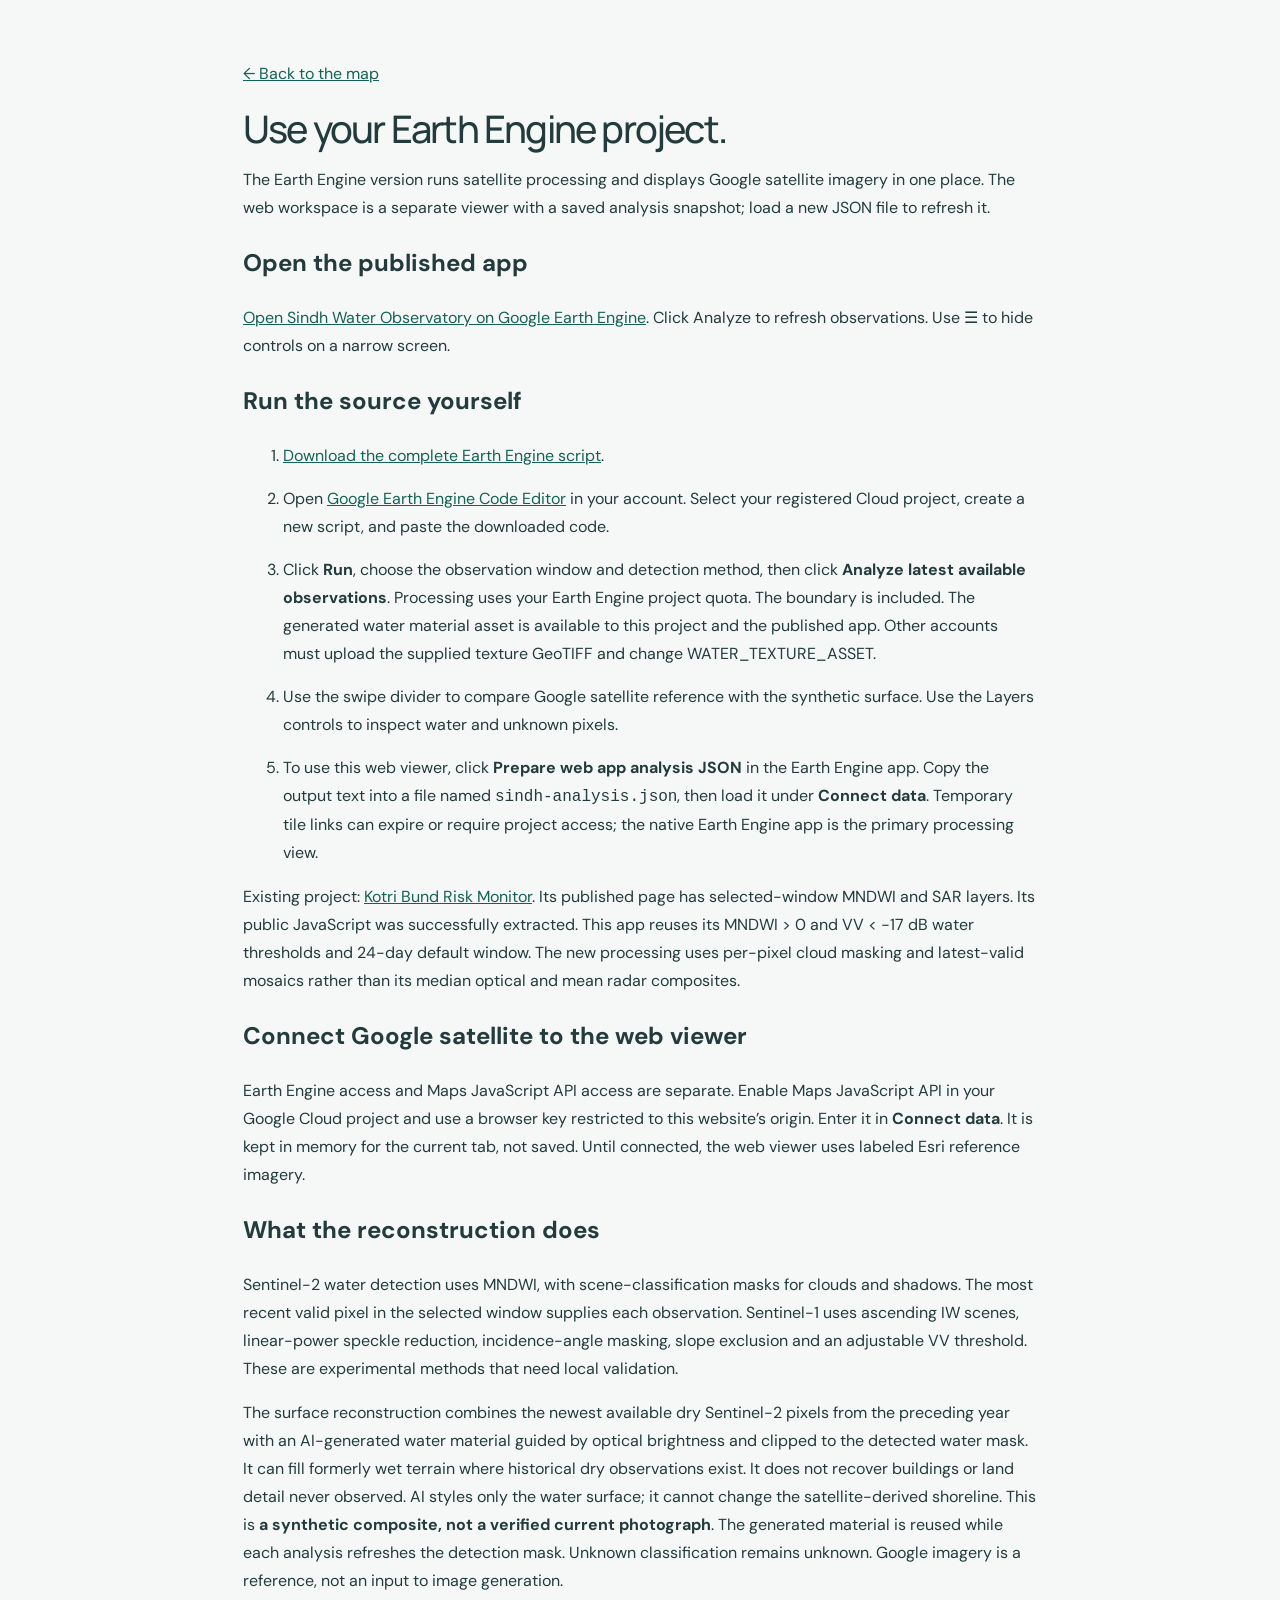
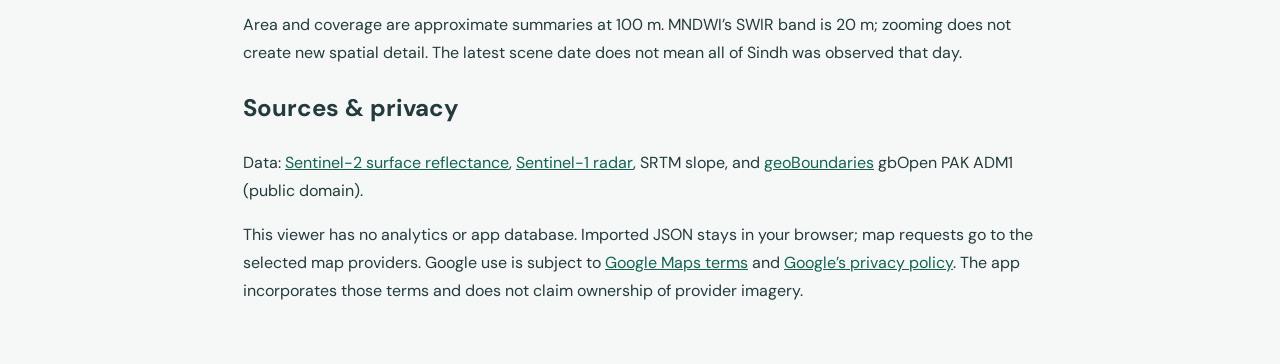
==== setup.html @ be85d2ca "Publish Sindh Water Observatory with mapped structure preservation" ====
<!doctype html><html lang="en"><head><meta charset="utf-8"><meta name="viewport" content="width=device-width,initial-scale=1"><title>Connect Sindh Water Observatory</title><link rel="stylesheet" href="style.css"></head><body><article class="setup"><a href="./">← Back to the map</a><h1>Use your Earth Engine project.</h1><p>The Earth Engine version runs satellite processing and displays Google satellite imagery in one place. The web workspace is a separate viewer with a saved analysis snapshot; load a new JSON file to refresh it.</p><h2>Open the published app</h2><p><a href="https://ee-rawal-karim23.projects.earthengine.app/view/sindh-water-observatory" target="_blank" rel="noopener">Open Sindh Water Observatory on Google Earth Engine</a>. Click Analyze to refresh observations. Use ☰ to hide controls on a narrow screen.</p><h2>Run the source yourself</h2><ol><li><a href="earth-engine-app.js" download>Download the complete Earth Engine script</a>.</li><li>Open <a href="https://code.earthengine.google.com/" target="_blank" rel="noopener">Google Earth Engine Code Editor</a> in your account. Select your registered Cloud project, create a new script, and paste the downloaded code.</li><li>Click <b>Run</b>, choose the observation window and detection method, then click <b>Analyze latest available observations</b>. Processing uses your Earth Engine project quota. The boundary is included. The generated water material asset is available to this project and the published app. Other accounts must upload the supplied texture GeoTIFF and change WATER_TEXTURE_ASSET.</li><li>Use the swipe divider to compare Google satellite reference with the synthetic surface. Use the Layers controls to inspect water and unknown pixels.</li><li>To use this web viewer, click <b>Prepare web app analysis JSON</b> in the Earth Engine app. Copy the output text into a file named <code>sindh-analysis.json</code>, then load it under <b>Connect data</b>. Temporary tile links can expire or require project access; the native Earth Engine app is the primary processing view.</li></ol><p>Existing project: <a href="https://ee-rawal-karim23.projects.earthengine.app/view/kotri-bund-risk-monitor" target="_blank" rel="noopener">Kotri Bund Risk Monitor</a>. Its published page has selected-window MNDWI and SAR layers. Its public JavaScript was successfully extracted. This app reuses its MNDWI > 0 and VV < −17 dB water thresholds and 24-day default window. The new processing uses per-pixel cloud masking and latest-valid mosaics rather than its median optical and mean radar composites.</p><h2>Connect Google satellite to the web viewer</h2><p>Earth Engine access and Maps JavaScript API access are separate. Enable Maps JavaScript API in your Google Cloud project and use a browser key restricted to this website’s origin. Enter it in <b>Connect data</b>. It is kept in memory for the current tab, not saved. Until connected, the web viewer uses labeled Esri reference imagery.</p><h2>What the reconstruction does</h2><p>Sentinel-2 water detection uses MNDWI, with scene-classification masks for clouds and shadows. The most recent valid pixel in the selected window supplies each observation. Sentinel-1 uses ascending IW scenes, linear-power speckle reduction, incidence-angle masking, slope exclusion and an adjustable VV threshold. These are experimental methods that need local validation.</p><p>The surface reconstruction combines the newest available dry Sentinel-2 pixels from the preceding year with an AI-generated water material guided by optical brightness and clipped to the detected water mask. It can fill formerly wet terrain where historical dry observations exist. It does not recover buildings or land detail never observed. AI styles only the water surface; it cannot change the satellite-derived shoreline. This is <b>a synthetic composite, not a verified current photograph</b>. The generated material is reused while each analysis refreshes the detection mask. Unknown classification remains unknown. Google imagery is a reference, not an input to image generation.</p><p>Area and coverage are approximate summaries at 100 m. MNDWI’s SWIR band is 20 m; zooming does not create new spatial detail. The latest scene date does not mean all of Sindh was observed that day.</p><h2>Sources & privacy</h2><p>Data: <a href="https://developers.google.com/earth-engine/datasets/catalog/COPERNICUS_S2_SR_HARMONIZED">Sentinel-2 surface reflectance</a>, <a href="https://developers.google.com/earth-engine/datasets/catalog/COPERNICUS_S1_GRD">Sentinel-1 radar</a>, SRTM slope, and <a href="https://www.geoboundaries.org/api.html">geoBoundaries</a> gbOpen PAK ADM1 (public domain).</p><p>This viewer has no analytics or app database. Imported JSON stays in your browser; map requests go to the selected map providers. Google use is subject to <a href="https://maps.google.com/help/terms_maps/">Google Maps terms</a> and <a href="https://policies.google.com/privacy">Google’s privacy policy</a>. The app incorporates those terms and does not claim ownership of provider imagery.</p></article></body></html>
---- style.css ----
@import url('https://fonts.googleapis.com/css2?family=DM+Sans:wght@400;450;500;600;700&family=Manrope:wght@400;500;600;700;800&display=swap');
:root{font-family:'DM Sans',sans-serif;color:#233b3c;background:#f6f8f7;font-size:16px;--green:#103c38;--mint:#bcebdd;--muted:#667979}*{box-sizing:border-box}body{margin:0}button,input,select{font:inherit}button,a,input,select{touch-action:manipulation}button{cursor:pointer}button:focus-visible,a:focus-visible,input:focus-visible,select:focus-visible{outline:3px solid #198bab;outline-offset:3px}header{height:84px;padding:0 32px;display:flex;align-items:center;justify-content:space-between;border-bottom:1px solid #dce5e1;background:#fff;gap:20px}.brand{text-decoration:none;color:var(--green);display:flex;align-items:center;gap:12px;font-size:20px;letter-spacing:2px;font-weight:800}.brand b{display:block;font-size:10px;letter-spacing:2.4px;margin-top:3px}.mark{display:grid;place-items:center;width:41px;height:41px;background:var(--green);border-radius:50%;color:#c8efde;font-size:34px;line-height:1}.scope{font-size:12px;font-weight:600;letter-spacing:1.7px}.scope span{padding:0 16px;color:#93a5a1}.outline{background:white;border:1px solid #cbd8d2;border-radius:6px;padding:11px 16px;font-size:14px;color:var(--green)}.outline span{margin-left:20px}main{display:grid;grid-template-columns:330px 1fr;height:calc(100dvh - 84px);min-height:0}aside{padding:30px 26px 20px;background:#fff;display:flex;flex-direction:column;overflow-y:auto}.eyebrow,.small-heading,.label{font-size:11px;font-weight:700;letter-spacing:1.4px;color:#617978}.eyebrow{font-size:10px}h1{font-family:Manrope,sans-serif;font-weight:500;font-size:37px;line-height:1.17;letter-spacing:-1.8px;margin:18px 0 13px}.intro{font-size:14px;line-height:1.7;color:var(--muted);margin:0}.rule{height:1px;background:#e3eae6;margin:23px 0}.label{display:block;margin-bottom:10px}select{width:100%;border:1px solid #d6e0dc;border-radius:6px;padding:12px;background:#f8faf9;color:#25463e;font-size:14px}.section-title{display:flex;justify-content:space-between;align-items:center;margin-top:22px}.section-title h2{font-size:14px;font-weight:600}.section-title>span{font-size:10px;color:#839691}.layers{display:grid;gap:8px}.layer{display:flex;align-items:center;text-align:left;border:1px solid transparent;background:white;padding:12px 9px;border-radius:7px;gap:10px;color:#36524b}.layer:hover{background:#f3f7f5}.layer.active{background:#edf5f0;border-color:#b9d5c6}.layer-icon{font-size:24px;background:#e0eae1;border-radius:5px;width:32px;height:36px;text-align:center;line-height:36px}.layer-icon.blue{background:#e7f3f8;color:#387c96}.layer-icon.amber{background:#f3eee1;color:#9e8952}.layer strong{font-size:14px;font-weight:600;display:block}.layer small{display:block;font-size:11px;margin-top:5px;color:#72837d}.radio{width:14px;height:14px;border:1px solid #bdccc4;border-radius:50%;margin-left:auto;flex-shrink:0}.active .radio{border:4px solid var(--green);background:#fff}.opacity{margin:19px 0}.opacity label{font-size:13px;display:flex;justify-content:space-between}.opacity output{color:#6a8175}input[type=range]{width:100%;accent-color:#315e4f;margin:13px 0 0}.status-card{background:#f5f7f3;padding:17px;border:1px solid #e3e9df;border-radius:7px;margin-top:3px}.small-heading{font-size:10px;display:block}.status-card h3{font-size:14px;margin:10px 0 7px}.status-card p{font-size:12px;line-height:1.65;color:#6d7f76;margin:0}.text-button{background:none;border:none;font-size:13px;font-weight:600;padding:13px 0 0;color:#315645;display:flex;justify-content:space-between;width:100%}.aside-bottom{font-size:10px;color:#84928b;margin-top:auto;padding-top:23px;display:flex;align-items:center;gap:6px}.aside-bottom button{margin-left:auto;border:0;background:transparent;color:#567766;font-size:18px}.tiny-line{width:17px;height:2px;background:#9cb2a2}.workspace{position:relative;min-width:0;background:#23382d;overflow:hidden}#map,#googleMap{position:absolute;inset:0}.leaflet-container{background:#263b33}.map-heading{position:absolute;top:26px;left:26px;z-index:500;display:flex;align-items:center;gap:10px;pointer-events:none}.pill{background:#fcfefaf2;padding:10px 14px;font-size:11px;letter-spacing:1px;border-radius:4px;font-weight:700;box-shadow:0 2px 12px #0002}#mapMode{color:white;text-shadow:0 1px 4px black;font-size:12px}.map-actions{position:absolute;right:24px;top:104px;z-index:500}.map-actions button{background:white;border:0;width:36px;height:36px;border-radius:4px;font-size:24px;color:#385d47;box-shadow:0 2px 12px #0003}.leaflet-top.leaflet-right{top:18px;right:14px}.leaflet-control-zoom{border:0!important;box-shadow:0 2px 12px #0003!important}.map-notice{position:absolute;bottom:161px;left:26px;right:26px;z-index:500;display:flex;gap:12px;align-items:center;max-width:580px;padding:12px 15px;background:#17392ff0;color:#fff;border:1px solid #6b8d7877;border-radius:6px;box-shadow:0 5px 25px #0002}.notice-icon{font-family:serif;border:1px solid #a5c0ab;width:20px;height:20px;text-align:center;border-radius:50%;flex-shrink:0}.map-notice strong{font-size:12px;display:block;font-weight:500}.map-notice span:not(.notice-icon){font-size:11px;display:block;color:#c1d2c7;margin-top:4px}.bottom-panel{position:absolute;z-index:500;bottom:35px;left:26px;right:26px;border-radius:8px;background:#fffffff5;box-shadow:0 6px 30px #0002;display:flex;align-items:center;padding:23px;gap:22px;justify-content:space-between}.bottom-panel>div{border-right:1px solid #d9e2dc;padding-right:16px}.bottom-panel strong{display:block;font-family:Manrope,sans-serif;font-weight:600;font-size:23px;margin:9px 0 5px;letter-spacing:-.7px}.bottom-panel strong em{font-style:normal;font-size:14px;color:#7a8f85}.bottom-panel small{font-size:10px;color:#7c8c85}.primary{background:var(--green);color:#f3fbf4;border:none;border-radius:5px;padding:14px 17px;font-size:13px}.primary:hover{background:#226053}.primary span{margin-left:15px}.legend{position:absolute;bottom:12px;left:27px;z-index:500;display:flex;align-items:center;gap:6px;font-size:10px;color:white;text-shadow:0 1px 4px black}.boundary-key{width:15px;border-top:2px solid #dfedc7}.water-key{background:#39b9ed;width:8px;height:8px;border-radius:50%;margin-left:13px}.coordinates{position:absolute;right:26px;top:28px;color:#fff;text-shadow:0 1px 5px black;font-size:11px;z-index:500;padding-right:55px}.leaflet-control-attribution{font-size:9px!important;max-width:70%}dialog{border:1px solid #d0ddd6;border-radius:12px;width:520px;max-width:calc(100% - 28px);padding:32px;color:#29493d;box-shadow:0 20px 100px #001b2755}dialog::backdrop{background:#102d2d99;backdrop-filter:blur(4px)}dialog h2{font-family:Manrope,sans-serif;font-size:26px;letter-spacing:-1px;margin:13px 0}dialog p{line-height:1.65;font-size:14px;color:#63786d}dialog .help{font-size:12px}dialog label{display:block;font-size:14px;margin:20px 0 9px}dialog input:not([type=file]){padding:12px;width:100%;border:1px solid #c5d5ca;border-radius:5px}dialog input[type=file]{font-size:13px;max-width:100%}dialog hr{border:0;border-top:1px solid #dfE6df;margin:24px 0}.close{position:absolute;right:16px;top:12px;border:0;background:transparent;color:#567665;font-size:26px}.text-link{color:#195f51;font-size:14px}#connectionError{color:#9c342c}.leaflet-tooltip{font-family:inherit;font-size:12px}.setup{max-width:850px;margin:60px auto;padding:0 28px;line-height:1.75}.setup h1{font-size:38px}.setup pre{background:#123b33;color:#e2f3e8;border-radius:8px;padding:20px;overflow:auto;font-size:13px}.setup a{color:#146254}.setup li{margin-bottom:15px}
@media(min-width:1500px){main{grid-template-columns:360px 1fr}aside{padding:35px}h1{font-size:43px}.bottom-panel{padding:27px}.bottom-panel strong{font-size:28px}}@media(max-width:1100px){main{grid-template-columns:290px 1fr}aside{padding:25px 20px}.scope{display:none}.bottom-panel{flex-wrap:wrap;gap:16px;padding:18px}.bottom-panel>div{flex:1}.bottom-panel .primary{width:100%}.map-notice{bottom:217px}#mapMode{display:none}.coordinates{display:none}}@media(max-width:700px){header{height:72px;padding:0 16px}.brand{font-size:17px}.brand b{font-size:8px}.outline{padding:9px;font-size:12px}.outline span{margin-left:4px}main{display:flex;flex-direction:column;height:auto;min-height:0}aside{padding:21px;overflow:visible}h1{font-size:30px;line-height:1.15;margin:10px 0}h1 br{display:none}.intro,.rule,.section-title,.status-card,.aside-bottom{display:none}.label{margin-top:20px}.layers{grid-template-columns:repeat(3,1fr);gap:4px;margin-top:16px}.layer{padding:10px 6px;display:block;text-align:center}.layer-icon,.radio,.layer small{display:none}.layer strong{font-size:12px;line-height:1.4}.opacity{margin:13px 0 0}.opacity label{font-size:12px}.workspace{height:680px}.map-heading{left:15px;top:18px}.bottom-panel{left:14px;right:14px;bottom:43px}.bottom-panel strong{font-size:18px}.bottom-panel small{font-size:10px}.bottom-panel>div{padding-right:5px}.map-notice{bottom:239px;left:14px;right:14px}.legend{bottom:23px;left:15px;font-size:9px}.leaflet-control-attribution{max-width:100%}}

/* Compact map workspace: secondary information is available on demand. */
header{height:64px;padding:0 24px}.brand{font-size:17px}.brand b{font-size:8px}.mark{width:34px;height:34px;font-size:28px}main{grid-template-columns:280px 1fr;height:calc(100dvh - 64px)}aside{padding:24px 20px;gap:0}.section-title{margin-top:18px}.layer{padding:10px 8px}.layer small{display:none}.layer-icon{width:28px;height:30px;line-height:30px;font-size:20px}.layer strong{font-size:13px}.opacity{margin:22px 0}.analysis-details{border-top:1px solid #e1e8e4;padding-top:17px;margin-top:0;font-size:13px}.analysis-details summary{cursor:pointer;color:#49645d;font-weight:500;padding:4px 0;list-style-position:inside}.analysis-details summary:focus-visible{outline:3px solid #198bab;outline-offset:3px}.bottom-panel{position:static;display:grid;gap:14px;box-shadow:none;border-radius:0;background:none;padding:20px 0 14px}.bottom-panel>div{border:0;padding:0}.bottom-panel strong{font-size:18px;margin:4px 0}.bottom-panel small{display:block;line-height:1.5}.bottom-panel .primary{width:100%;padding:11px}.map-notice{position:static;display:block;background:#f1f5f2;color:#35564b;padding:12px;box-shadow:none;border:0;margin:0 0 14px}.map-notice .notice-icon{display:none}.map-notice span:not(.notice-icon){color:#62776e;line-height:1.5}.processor-link,.method-link{font-size:12px;color:#4d7063}.processor-link{display:inline-block;margin-bottom:10px}.method-link{background:none;border:0;text-align:left;padding:20px 0 0;margin-top:auto}.map-heading{top:18px;left:18px}#mapMode{display:block;background:#ffffffed;color:#27443b;text-shadow:none;border-radius:5px;padding:9px 12px;font-size:12px;box-shadow:0 2px 12px #0002}.legend{bottom:25px;left:18px;background:#153a2ccc;padding:6px 9px;border-radius:4px}.map-actions{right:20px;top:100px}
@media(min-width:1500px){main{grid-template-columns:280px 1fr}aside{padding:24px 20px}.bottom-panel{padding:20px 0 14px}.bottom-panel strong{font-size:18px}}
@media(max-width:700px){header{height:58px;padding:0 14px}main{height:calc(100dvh - 58px);display:flex;flex-direction:column}aside{padding:12px 14px;flex-shrink:0;max-height:45dvh;overflow-y:auto}.label{margin:0 0 6px;font-size:10px}.section-title{display:none}select{padding:8px}.layers{margin-top:10px}.layer{padding:8px 4px}.layer strong{font-size:11px}.opacity{margin:10px 0 0}.opacity input{margin-top:6px}.analysis-details{margin-top:10px;padding-top:8px}.method-link{padding:10px 0 0;margin-top:0}.workspace{height:auto;min-height:220px;flex:1}.map-heading{top:12px;left:12px}.legend{left:12px;bottom:28px}.bottom-panel{padding:14px 0}.map-notice{margin-bottom:10px}}

.structure-status{font-size:11px;line-height:1.5;color:#62776e;margin:0 0 14px}
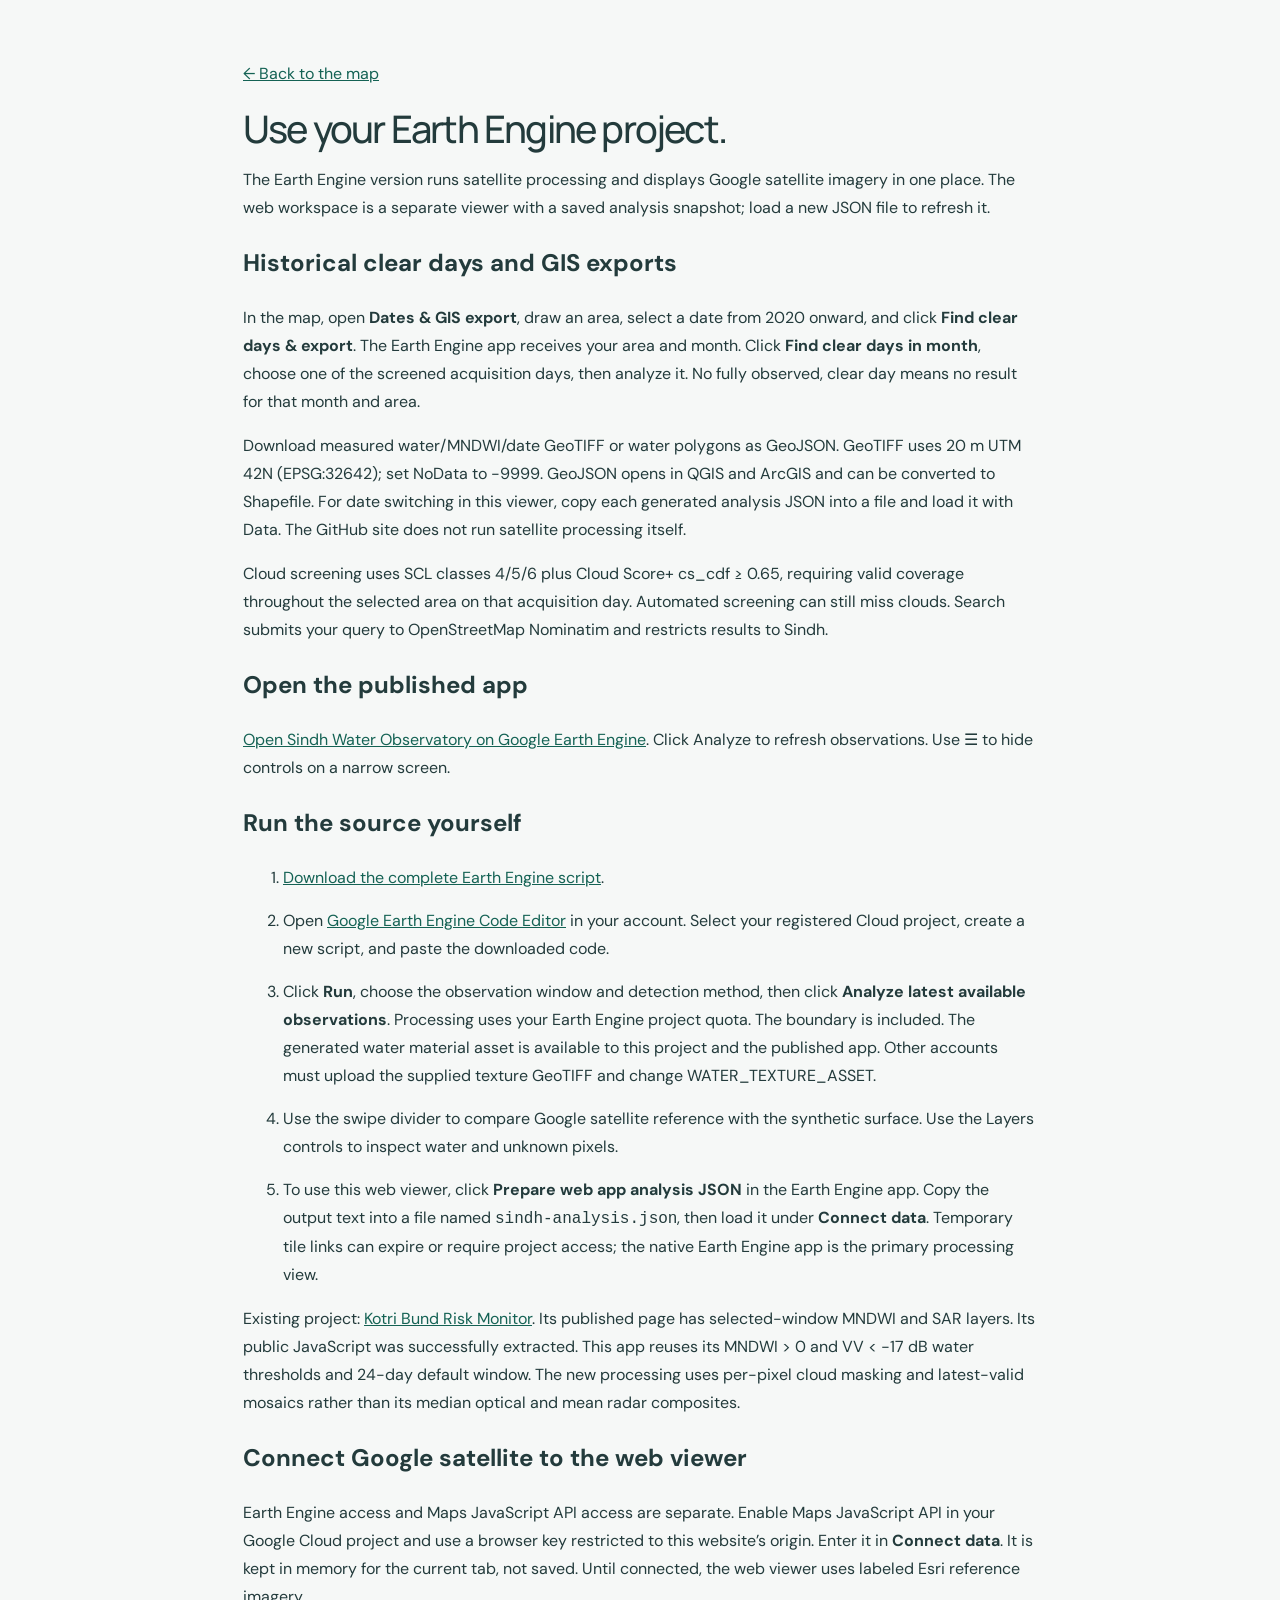
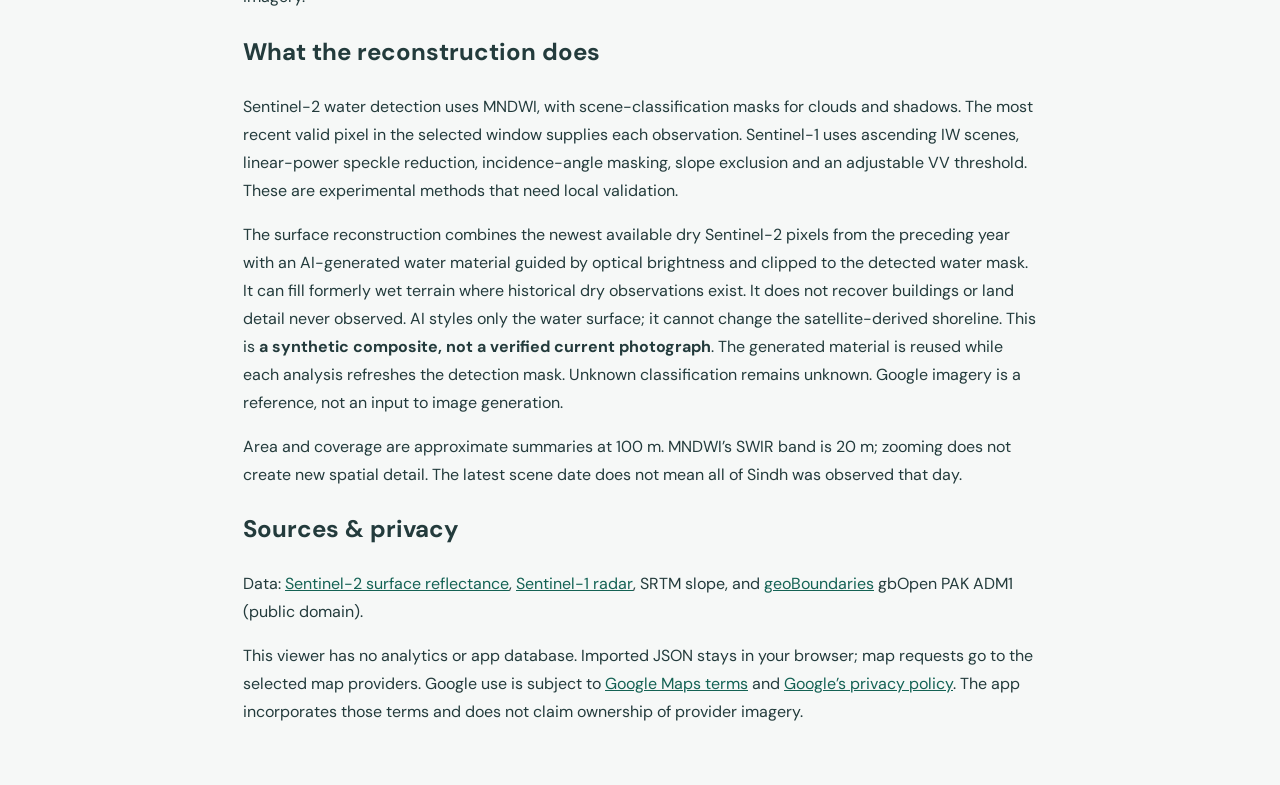
==== commit df8ab744: "Add historical clear-day processing, GIS exports and Sindh location search" ====
--- a/setup.html
+++ b/setup.html
@@ -1,4 +1 @@
-<!doctype html><html lang="en"><head><meta charset="utf-8"><meta name="viewport" content="width=device-width,initial-scale=1"><title>Connect Sindh Water Observatory</title><link rel="stylesheet" href="style.css"></head><body><article class="setup"><a href="./">← Back to the map</a><h1>Use your Earth Engine project.</h1><p>The Earth Engine version runs satellite processing and displays Google satellite imagery in one place. The web workspace is a separate viewer with a saved analysis snapshot; load a new JSON file to refresh it.</p><h2>Open the published app</h2><p><a href="https://ee-rawal-karim23.projects.earthengine.app/view/sindh-water-observatory" target="_blank" rel="noopener">Open Sindh Water Observatory on Google Earth Engine</a>. Click Analyze to refresh observations. Use ☰ to hide controls on a narrow screen.</p><h2>Run the source yourself</h2><ol><li><a href="earth-engine-app.js" download>Download the complete Earth Engine script</a>.</li><li>Open <a href="https://code.earthengine.google.com/" target="_blank" rel="noopener">Google Earth Engine Code Editor</a> in your account. Select your registered Cloud project, create a new script, and paste the downloaded code.</li><li>Click <b>Run</b>, choose the observation window and detection method, then click <b>Analyze latest available observations</b>. Processing uses your Earth Engine project quota. The boundary is included. The generated water material asset is available to this project and the published app. Other accounts must upload the supplied texture GeoTIFF and change WATER_TEXTURE_ASSET.</li><li>Use the swipe divider to compare Google satellite reference with the synthetic surface. Use the Layers controls to inspect water and unknown pixels.</li><li>To use this web viewer, click <b>Prepare web app analysis JSON</b> in the Earth Engine app. Copy the output text into a file named <code>sindh-analysis.json</code>, then load it under <b>Connect data</b>. Temporary tile links can expire or require project access; the native Earth Engine app is the primary processing view.</li></ol><p>Existing project: <a href="https://ee-rawal-karim23.projects.earthengine.app/view/kotri-bund-risk-monitor" target="_blank" rel="noopener">Kotri Bund Risk Monitor</a>. Its published page has selected-window MNDWI and SAR layers. Its public JavaScript was successfully extracted. This app reuses its MNDWI > 0 and VV < −17 dB water thresholds and 24-day default window. The new processing uses per-pixel cloud masking and latest-valid mosaics rather than its median optical and mean radar composites.</p><h2>Connect Google satellite to the web viewer</h2><p>Earth Engine access and Maps JavaScript API access are separate. Enable Maps JavaScript API in your Google Cloud project and use a browser key restricted to this website’s origin. Enter it in <b>Connect data</b>. It is kept in memory for the current tab, not saved. Until connected, the web viewer uses labeled Esri reference imagery.</p><h2>What the reconstruction does</h2><p>Sentinel-2 water detection uses MNDWI, with scene-classification masks for clouds and shadows. The most recent valid pixel in the selected window supplies each observation. Sentinel-1 uses ascending IW scenes, linear-power speckle reduction, incidence-angle masking, slope exclusion and an adjustable VV threshold. These are experimental methods that need local validation.</p><p>The surface reconstruction combines the newest available dry Sentinel-2 pixels from the preceding year with an AI-generated water material guided by optical brightness and clipped to the detected water mask. It can fill formerly wet terrain where historical dry observations exist. It does not recover buildings or land detail never observed. AI styles only the water surface; it cannot change the satellite-derived shoreline. This is <b>a synthetic composite, not a verified current photograph</b>. The generated material is reused while each analysis refreshes the detection mask. Unknown classification remains unknown. Google imagery is a reference, not an input to image generation.</p><p>Area and coverage are approximate summaries at 100 m. MNDWI’s SWIR band is 20 m; zooming does not create new spatial detail. The latest scene date does not mean all of Sindh was observed that day.</p><h2>Sources & privacy</h2><p>Data: <a href="https://developers.google.com/earth-engine/datasets/catalog/COPERNICUS_S2_SR_HARMONIZED">Sentinel-2 surface reflectance</a>, <a href="https://developers.google.com/earth-engine/datasets/catalog/COPERNICUS_S1_GRD">Sentinel-1 radar</a>, SRTM slope, and <a href="https://www.geoboundaries.org/api.html">geoBoundaries</a> gbOpen PAK ADM1 (public domain).</p><p>This viewer has no analytics or app database. Imported JSON stays in your browser; map requests go to the selected map providers. Google use is subject to <a href="https://maps.google.com/help/terms_maps/">Google Maps terms</a> and <a href="https://policies.google.com/privacy">Google’s privacy policy</a>. The app incorporates those terms and does not claim ownership of provider imagery.</p></article></body></html>
-
-
-
+<!doctype html><html lang="en"><head><meta charset="utf-8"><meta name="viewport" content="width=device-width,initial-scale=1"><title>Connect Sindh Water Observatory</title><link rel="stylesheet" href="style.css"></head><body><article class="setup"><a href="./">← Back to the map</a><h1>Use your Earth Engine project.</h1><p>The Earth Engine version runs satellite processing and displays Google satellite imagery in one place. The web workspace is a separate viewer with a saved analysis snapshot; load a new JSON file to refresh it.</p><h2>Historical clear days and GIS exports</h2><p>In the map, open <b>Dates &amp; GIS export</b>, draw an area, select a date from 2020 onward, and click <b>Find clear days &amp; export</b>. The Earth Engine app receives your area and month. Click <b>Find clear days in month</b>, choose one of the screened acquisition days, then analyze it. No fully observed, clear day means no result for that month and area.</p><p>Download measured water/MNDWI/date GeoTIFF or water polygons as GeoJSON. GeoTIFF uses 20 m UTM 42N (EPSG:32642); set NoData to -9999. GeoJSON opens in QGIS and ArcGIS and can be converted to Shapefile. For date switching in this viewer, copy each generated analysis JSON into a file and load it with Data. The GitHub site does not run satellite processing itself.</p><p>Cloud screening uses SCL classes 4/5/6 plus Cloud Score+ cs_cdf ≥ 0.65, requiring valid coverage throughout the selected area on that acquisition day. Automated screening can still miss clouds. Search submits your query to OpenStreetMap Nominatim and restricts results to Sindh.</p><h2>Open the published app</h2><p><a href="https://ee-rawal-karim23.projects.earthengine.app/view/sindh-water-observatory" target="_blank" rel="noopener">Open Sindh Water Observatory on Google Earth Engine</a>. Click Analyze to refresh observations. Use ☰ to hide controls on a narrow screen.</p><h2>Run the source yourself</h2><ol><li><a href="earth-engine-app.js" download>Download the complete Earth Engine script</a>.</li><li>Open <a href="https://code.earthengine.google.com/" target="_blank" rel="noopener">Google Earth Engine Code Editor</a> in your account. Select your registered Cloud project, create a new script, and paste the downloaded code.</li><li>Click <b>Run</b>, choose the observation window and detection method, then click <b>Analyze latest available observations</b>. Processing uses your Earth Engine project quota. The boundary is included. The generated water material asset is available to this project and the published app. Other accounts must upload the supplied texture GeoTIFF and change WATER_TEXTURE_ASSET.</li><li>Use the swipe divider to compare Google satellite reference with the synthetic surface. Use the Layers controls to inspect water and unknown pixels.</li><li>To use this web viewer, click <b>Prepare web app analysis JSON</b> in the Earth Engine app. Copy the output text into a file named <code>sindh-analysis.json</code>, then load it under <b>Connect data</b>. Temporary tile links can expire or require project access; the native Earth Engine app is the primary processing view.</li></ol><p>Existing project: <a href="https://ee-rawal-karim23.projects.earthengine.app/view/kotri-bund-risk-monitor" target="_blank" rel="noopener">Kotri Bund Risk Monitor</a>. Its published page has selected-window MNDWI and SAR layers. Its public JavaScript was successfully extracted. This app reuses its MNDWI > 0 and VV < −17 dB water thresholds and 24-day default window. The new processing uses per-pixel cloud masking and latest-valid mosaics rather than its median optical and mean radar composites.</p><h2>Connect Google satellite to the web viewer</h2><p>Earth Engine access and Maps JavaScript API access are separate. Enable Maps JavaScript API in your Google Cloud project and use a browser key restricted to this website’s origin. Enter it in <b>Connect data</b>. It is kept in memory for the current tab, not saved. Until connected, the web viewer uses labeled Esri reference imagery.</p><h2>What the reconstruction does</h2><p>Sentinel-2 water detection uses MNDWI, with scene-classification masks for clouds and shadows. The most recent valid pixel in the selected window supplies each observation. Sentinel-1 uses ascending IW scenes, linear-power speckle reduction, incidence-angle masking, slope exclusion and an adjustable VV threshold. These are experimental methods that need local validation.</p><p>The surface reconstruction combines the newest available dry Sentinel-2 pixels from the preceding year with an AI-generated water material guided by optical brightness and clipped to the detected water mask. It can fill formerly wet terrain where historical dry observations exist. It does not recover buildings or land detail never observed. AI styles only the water surface; it cannot change the satellite-derived shoreline. This is <b>a synthetic composite, not a verified current photograph</b>. The generated material is reused while each analysis refreshes the detection mask. Unknown classification remains unknown. Google imagery is a reference, not an input to image generation.</p><p>Area and coverage are approximate summaries at 100 m. MNDWI’s SWIR band is 20 m; zooming does not create new spatial detail. The latest scene date does not mean all of Sindh was observed that day.</p><h2>Sources & privacy</h2><p>Data: <a href="https://developers.google.com/earth-engine/datasets/catalog/COPERNICUS_S2_SR_HARMONIZED">Sentinel-2 surface reflectance</a>, <a href="https://developers.google.com/earth-engine/datasets/catalog/COPERNICUS_S1_GRD">Sentinel-1 radar</a>, SRTM slope, and <a href="https://www.geoboundaries.org/api.html">geoBoundaries</a> gbOpen PAK ADM1 (public domain).</p><p>This viewer has no analytics or app database. Imported JSON stays in your browser; map requests go to the selected map providers. Google use is subject to <a href="https://maps.google.com/help/terms_maps/">Google Maps terms</a> and <a href="https://policies.google.com/privacy">Google’s privacy policy</a>. The app incorporates those terms and does not claim ownership of provider imagery.</p></article></body></html>
--- a/style.css
+++ b/style.css
@@ -1,10 +1,12 @@
-@import url('https://fonts.googleapis.com/css2?family=DM+Sans:wght@400;450;500;600;700&family=Manrope:wght@400;500;600;700;800&display=swap');
-:root{font-family:'DM Sans',sans-serif;color:#233b3c;background:#f6f8f7;font-size:16px;--green:#103c38;--mint:#bcebdd;--muted:#667979}*{box-sizing:border-box}body{margin:0}button,input,select{font:inherit}button,a,input,select{touch-action:manipulation}button{cursor:pointer}button:focus-visible,a:focus-visible,input:focus-visible,select:focus-visible{outline:3px solid #198bab;outline-offset:3px}header{height:84px;padding:0 32px;display:flex;align-items:center;justify-content:space-between;border-bottom:1px solid #dce5e1;background:#fff;gap:20px}.brand{text-decoration:none;color:var(--green);display:flex;align-items:center;gap:12px;font-size:20px;letter-spacing:2px;font-weight:800}.brand b{display:block;font-size:10px;letter-spacing:2.4px;margin-top:3px}.mark{display:grid;place-items:center;width:41px;height:41px;background:var(--green);border-radius:50%;color:#c8efde;font-size:34px;line-height:1}.scope{font-size:12px;font-weight:600;letter-spacing:1.7px}.scope span{padding:0 16px;color:#93a5a1}.outline{background:white;border:1px solid #cbd8d2;border-radius:6px;padding:11px 16px;font-size:14px;color:var(--green)}.outline span{margin-left:20px}main{display:grid;grid-template-columns:330px 1fr;height:calc(100dvh - 84px);min-height:0}aside{padding:30px 26px 20px;background:#fff;display:flex;flex-direction:column;overflow-y:auto}.eyebrow,.small-heading,.label{font-size:11px;font-weight:700;letter-spacing:1.4px;color:#617978}.eyebrow{font-size:10px}h1{font-family:Manrope,sans-serif;font-weight:500;font-size:37px;line-height:1.17;letter-spacing:-1.8px;margin:18px 0 13px}.intro{font-size:14px;line-height:1.7;color:var(--muted);margin:0}.rule{height:1px;background:#e3eae6;margin:23px 0}.label{display:block;margin-bottom:10px}select{width:100%;border:1px solid #d6e0dc;border-radius:6px;padding:12px;background:#f8faf9;color:#25463e;font-size:14px}.section-title{display:flex;justify-content:space-between;align-items:center;margin-top:22px}.section-title h2{font-size:14px;font-weight:600}.section-title>span{font-size:10px;color:#839691}.layers{display:grid;gap:8px}.layer{display:flex;align-items:center;text-align:left;border:1px solid transparent;background:white;padding:12px 9px;border-radius:7px;gap:10px;color:#36524b}.layer:hover{background:#f3f7f5}.layer.active{background:#edf5f0;border-color:#b9d5c6}.layer-icon{font-size:24px;background:#e0eae1;border-radius:5px;width:32px;height:36px;text-align:center;line-height:36px}.layer-icon.blue{background:#e7f3f8;color:#387c96}.layer-icon.amber{background:#f3eee1;color:#9e8952}.layer strong{font-size:14px;font-weight:600;display:block}.layer small{display:block;font-size:11px;margin-top:5px;color:#72837d}.radio{width:14px;height:14px;border:1px solid #bdccc4;border-radius:50%;margin-left:auto;flex-shrink:0}.active .radio{border:4px solid var(--green);background:#fff}.opacity{margin:19px 0}.opacity label{font-size:13px;display:flex;justify-content:space-between}.opacity output{color:#6a8175}input[type=range]{width:100%;accent-color:#315e4f;margin:13px 0 0}.status-card{background:#f5f7f3;padding:17px;border:1px solid #e3e9df;border-radius:7px;margin-top:3px}.small-heading{font-size:10px;display:block}.status-card h3{font-size:14px;margin:10px 0 7px}.status-card p{font-size:12px;line-height:1.65;color:#6d7f76;margin:0}.text-button{background:none;border:none;font-size:13px;font-weight:600;padding:13px 0 0;color:#315645;display:flex;justify-content:space-between;width:100%}.aside-bottom{font-size:10px;color:#84928b;margin-top:auto;padding-top:23px;display:flex;align-items:center;gap:6px}.aside-bottom button{margin-left:auto;border:0;background:transparent;color:#567766;font-size:18px}.tiny-line{width:17px;height:2px;background:#9cb2a2}.workspace{position:relative;min-width:0;background:#23382d;overflow:hidden}#map,#googleMap{position:absolute;inset:0}.leaflet-container{background:#263b33}.map-heading{position:absolute;top:26px;left:26px;z-index:500;display:flex;align-items:center;gap:10px;pointer-events:none}.pill{background:#fcfefaf2;padding:10px 14px;font-size:11px;letter-spacing:1px;border-radius:4px;font-weight:700;box-shadow:0 2px 12px #0002}#mapMode{color:white;text-shadow:0 1px 4px black;font-size:12px}.map-actions{position:absolute;right:24px;top:104px;z-index:500}.map-actions button{background:white;border:0;width:36px;height:36px;border-radius:4px;font-size:24px;color:#385d47;box-shadow:0 2px 12px #0003}.leaflet-top.leaflet-right{top:18px;right:14px}.leaflet-control-zoom{border:0!important;box-shadow:0 2px 12px #0003!important}.map-notice{position:absolute;bottom:161px;left:26px;right:26px;z-index:500;display:flex;gap:12px;align-items:center;max-width:580px;padding:12px 15px;background:#17392ff0;color:#fff;border:1px solid #6b8d7877;border-radius:6px;box-shadow:0 5px 25px #0002}.notice-icon{font-family:serif;border:1px solid #a5c0ab;width:20px;height:20px;text-align:center;border-radius:50%;flex-shrink:0}.map-notice strong{font-size:12px;display:block;font-weight:500}.map-notice span:not(.notice-icon){font-size:11px;display:block;color:#c1d2c7;margin-top:4px}.bottom-panel{position:absolute;z-index:500;bottom:35px;left:26px;right:26px;border-radius:8px;background:#fffffff5;box-shadow:0 6px 30px #0002;display:flex;align-items:center;padding:23px;gap:22px;justify-content:space-between}.bottom-panel>div{border-right:1px solid #d9e2dc;padding-right:16px}.bottom-panel strong{display:block;font-family:Manrope,sans-serif;font-weight:600;font-size:23px;margin:9px 0 5px;letter-spacing:-.7px}.bottom-panel strong em{font-style:normal;font-size:14px;color:#7a8f85}.bottom-panel small{font-size:10px;color:#7c8c85}.primary{background:var(--green);color:#f3fbf4;border:none;border-radius:5px;padding:14px 17px;font-size:13px}.primary:hover{background:#226053}.primary span{margin-left:15px}.legend{position:absolute;bottom:12px;left:27px;z-index:500;display:flex;align-items:center;gap:6px;font-size:10px;color:white;text-shadow:0 1px 4px black}.boundary-key{width:15px;border-top:2px solid #dfedc7}.water-key{background:#39b9ed;width:8px;height:8px;border-radius:50%;margin-left:13px}.coordinates{position:absolute;right:26px;top:28px;color:#fff;text-shadow:0 1px 5px black;font-size:11px;z-index:500;padding-right:55px}.leaflet-control-attribution{font-size:9px!important;max-width:70%}dialog{border:1px solid #d0ddd6;border-radius:12px;width:520px;max-width:calc(100% - 28px);padding:32px;color:#29493d;box-shadow:0 20px 100px #001b2755}dialog::backdrop{background:#102d2d99;backdrop-filter:blur(4px)}dialog h2{font-family:Manrope,sans-serif;font-size:26px;letter-spacing:-1px;margin:13px 0}dialog p{line-height:1.65;font-size:14px;color:#63786d}dialog .help{font-size:12px}dialog label{display:block;font-size:14px;margin:20px 0 9px}dialog input:not([type=file]){padding:12px;width:100%;border:1px solid #c5d5ca;border-radius:5px}dialog input[type=file]{font-size:13px;max-width:100%}dialog hr{border:0;border-top:1px solid #dfE6df;margin:24px 0}.close{position:absolute;right:16px;top:12px;border:0;background:transparent;color:#567665;font-size:26px}.text-link{color:#195f51;font-size:14px}#connectionError{color:#9c342c}.leaflet-tooltip{font-family:inherit;font-size:12px}.setup{max-width:850px;margin:60px auto;padding:0 28px;line-height:1.75}.setup h1{font-size:38px}.setup pre{background:#123b33;color:#e2f3e8;border-radius:8px;padding:20px;overflow:auto;font-size:13px}.setup a{color:#146254}.setup li{margin-bottom:15px}
-@media(min-width:1500px){main{grid-template-columns:360px 1fr}aside{padding:35px}h1{font-size:43px}.bottom-panel{padding:27px}.bottom-panel strong{font-size:28px}}@media(max-width:1100px){main{grid-template-columns:290px 1fr}aside{padding:25px 20px}.scope{display:none}.bottom-panel{flex-wrap:wrap;gap:16px;padding:18px}.bottom-panel>div{flex:1}.bottom-panel .primary{width:100%}.map-notice{bottom:217px}#mapMode{display:none}.coordinates{display:none}}@media(max-width:700px){header{height:72px;padding:0 16px}.brand{font-size:17px}.brand b{font-size:8px}.outline{padding:9px;font-size:12px}.outline span{margin-left:4px}main{display:flex;flex-direction:column;height:auto;min-height:0}aside{padding:21px;overflow:visible}h1{font-size:30px;line-height:1.15;margin:10px 0}h1 br{display:none}.intro,.rule,.section-title,.status-card,.aside-bottom{display:none}.label{margin-top:20px}.layers{grid-template-columns:repeat(3,1fr);gap:4px;margin-top:16px}.layer{padding:10px 6px;display:block;text-align:center}.layer-icon,.radio,.layer small{display:none}.layer strong{font-size:12px;line-height:1.4}.opacity{margin:13px 0 0}.opacity label{font-size:12px}.workspace{height:680px}.map-heading{left:15px;top:18px}.bottom-panel{left:14px;right:14px;bottom:43px}.bottom-panel strong{font-size:18px}.bottom-panel small{font-size:10px}.bottom-panel>div{padding-right:5px}.map-notice{bottom:239px;left:14px;right:14px}.legend{bottom:23px;left:15px;font-size:9px}.leaflet-control-attribution{max-width:100%}}
-
-/* Compact map workspace: secondary information is available on demand. */
-header{height:64px;padding:0 24px}.brand{font-size:17px}.brand b{font-size:8px}.mark{width:34px;height:34px;font-size:28px}main{grid-template-columns:280px 1fr;height:calc(100dvh - 64px)}aside{padding:24px 20px;gap:0}.section-title{margin-top:18px}.layer{padding:10px 8px}.layer small{display:none}.layer-icon{width:28px;height:30px;line-height:30px;font-size:20px}.layer strong{font-size:13px}.opacity{margin:22px 0}.analysis-details{border-top:1px solid #e1e8e4;padding-top:17px;margin-top:0;font-size:13px}.analysis-details summary{cursor:pointer;color:#49645d;font-weight:500;padding:4px 0;list-style-position:inside}.analysis-details summary:focus-visible{outline:3px solid #198bab;outline-offset:3px}.bottom-panel{position:static;display:grid;gap:14px;box-shadow:none;border-radius:0;background:none;padding:20px 0 14px}.bottom-panel>div{border:0;padding:0}.bottom-panel strong{font-size:18px;margin:4px 0}.bottom-panel small{display:block;line-height:1.5}.bottom-panel .primary{width:100%;padding:11px}.map-notice{position:static;display:block;background:#f1f5f2;color:#35564b;padding:12px;box-shadow:none;border:0;margin:0 0 14px}.map-notice .notice-icon{display:none}.map-notice span:not(.notice-icon){color:#62776e;line-height:1.5}.processor-link,.method-link{font-size:12px;color:#4d7063}.processor-link{display:inline-block;margin-bottom:10px}.method-link{background:none;border:0;text-align:left;padding:20px 0 0;margin-top:auto}.map-heading{top:18px;left:18px}#mapMode{display:block;background:#ffffffed;color:#27443b;text-shadow:none;border-radius:5px;padding:9px 12px;font-size:12px;box-shadow:0 2px 12px #0002}.legend{bottom:25px;left:18px;background:#153a2ccc;padding:6px 9px;border-radius:4px}.map-actions{right:20px;top:100px}
-@media(min-width:1500px){main{grid-template-columns:280px 1fr}aside{padding:24px 20px}.bottom-panel{padding:20px 0 14px}.bottom-panel strong{font-size:18px}}
-@media(max-width:700px){header{height:58px;padding:0 14px}main{height:calc(100dvh - 58px);display:flex;flex-direction:column}aside{padding:12px 14px;flex-shrink:0;max-height:45dvh;overflow-y:auto}.label{margin:0 0 6px;font-size:10px}.section-title{display:none}select{padding:8px}.layers{margin-top:10px}.layer{padding:8px 4px}.layer strong{font-size:11px}.opacity{margin:10px 0 0}.opacity input{margin-top:6px}.analysis-details{margin-top:10px;padding-top:8px}.method-link{padding:10px 0 0;margin-top:0}.workspace{height:auto;min-height:220px;flex:1}.map-heading{top:12px;left:12px}.legend{left:12px;bottom:28px}.bottom-panel{padding:14px 0}.map-notice{margin-bottom:10px}}
-
-.structure-status{font-size:11px;line-height:1.5;color:#62776e;margin:0 0 14px}
+@import url('https://fonts.googleapis.com/css2?family=DM+Sans:wght@400;450;500;600;700&family=Manrope:wght@400;500;600;700;800&display=swap');
+:root{font-family:'DM Sans',sans-serif;color:#233b3c;background:#f6f8f7;font-size:16px;--green:#103c38;--mint:#bcebdd;--muted:#667979}*{box-sizing:border-box}body{margin:0}button,input,select{font:inherit}button,a,input,select{touch-action:manipulation}button{cursor:pointer}button:focus-visible,a:focus-visible,input:focus-visible,select:focus-visible{outline:3px solid #198bab;outline-offset:3px}header{height:84px;padding:0 32px;display:flex;align-items:center;justify-content:space-between;border-bottom:1px solid #dce5e1;background:#fff;gap:20px}.brand{text-decoration:none;color:var(--green);display:flex;align-items:center;gap:12px;font-size:20px;letter-spacing:2px;font-weight:800}.brand b{display:block;font-size:10px;letter-spacing:2.4px;margin-top:3px}.mark{display:grid;place-items:center;width:41px;height:41px;background:var(--green);border-radius:50%;color:#c8efde;font-size:34px;line-height:1}.scope{font-size:12px;font-weight:600;letter-spacing:1.7px}.scope span{padding:0 16px;color:#93a5a1}.outline{background:white;border:1px solid #cbd8d2;border-radius:6px;padding:11px 16px;font-size:14px;color:var(--green)}.outline span{margin-left:20px}main{display:grid;grid-template-columns:330px 1fr;height:calc(100dvh - 84px);min-height:0}aside{padding:30px 26px 20px;background:#fff;display:flex;flex-direction:column;overflow-y:auto}.eyebrow,.small-heading,.label{font-size:11px;font-weight:700;letter-spacing:1.4px;color:#617978}.eyebrow{font-size:10px}h1{font-family:Manrope,sans-serif;font-weight:500;font-size:37px;line-height:1.17;letter-spacing:-1.8px;margin:18px 0 13px}.intro{font-size:14px;line-height:1.7;color:var(--muted);margin:0}.rule{height:1px;background:#e3eae6;margin:23px 0}.label{display:block;margin-bottom:10px}select{width:100%;border:1px solid #d6e0dc;border-radius:6px;padding:12px;background:#f8faf9;color:#25463e;font-size:14px}.section-title{display:flex;justify-content:space-between;align-items:center;margin-top:22px}.section-title h2{font-size:14px;font-weight:600}.section-title>span{font-size:10px;color:#839691}.layers{display:grid;gap:8px}.layer{display:flex;align-items:center;text-align:left;border:1px solid transparent;background:white;padding:12px 9px;border-radius:7px;gap:10px;color:#36524b}.layer:hover{background:#f3f7f5}.layer.active{background:#edf5f0;border-color:#b9d5c6}.layer-icon{font-size:24px;background:#e0eae1;border-radius:5px;width:32px;height:36px;text-align:center;line-height:36px}.layer-icon.blue{background:#e7f3f8;color:#387c96}.layer-icon.amber{background:#f3eee1;color:#9e8952}.layer strong{font-size:14px;font-weight:600;display:block}.layer small{display:block;font-size:11px;margin-top:5px;color:#72837d}.radio{width:14px;height:14px;border:1px solid #bdccc4;border-radius:50%;margin-left:auto;flex-shrink:0}.active .radio{border:4px solid var(--green);background:#fff}.opacity{margin:19px 0}.opacity label{font-size:13px;display:flex;justify-content:space-between}.opacity output{color:#6a8175}input[type=range]{width:100%;accent-color:#315e4f;margin:13px 0 0}.status-card{background:#f5f7f3;padding:17px;border:1px solid #e3e9df;border-radius:7px;margin-top:3px}.small-heading{font-size:10px;display:block}.status-card h3{font-size:14px;margin:10px 0 7px}.status-card p{font-size:12px;line-height:1.65;color:#6d7f76;margin:0}.text-button{background:none;border:none;font-size:13px;font-weight:600;padding:13px 0 0;color:#315645;display:flex;justify-content:space-between;width:100%}.aside-bottom{font-size:10px;color:#84928b;margin-top:auto;padding-top:23px;display:flex;align-items:center;gap:6px}.aside-bottom button{margin-left:auto;border:0;background:transparent;color:#567766;font-size:18px}.tiny-line{width:17px;height:2px;background:#9cb2a2}.workspace{position:relative;min-width:0;background:#23382d;overflow:hidden}#map,#googleMap{position:absolute;inset:0}.leaflet-container{background:#263b33}.map-heading{position:absolute;top:26px;left:26px;z-index:500;display:flex;align-items:center;gap:10px;pointer-events:none}.pill{background:#fcfefaf2;padding:10px 14px;font-size:11px;letter-spacing:1px;border-radius:4px;font-weight:700;box-shadow:0 2px 12px #0002}#mapMode{color:white;text-shadow:0 1px 4px black;font-size:12px}.map-actions{position:absolute;right:24px;top:104px;z-index:500}.map-actions button{background:white;border:0;width:36px;height:36px;border-radius:4px;font-size:24px;color:#385d47;box-shadow:0 2px 12px #0003}.leaflet-top.leaflet-right{top:18px;right:14px}.leaflet-control-zoom{border:0!important;box-shadow:0 2px 12px #0003!important}.map-notice{position:absolute;bottom:161px;left:26px;right:26px;z-index:500;display:flex;gap:12px;align-items:center;max-width:580px;padding:12px 15px;background:#17392ff0;color:#fff;border:1px solid #6b8d7877;border-radius:6px;box-shadow:0 5px 25px #0002}.notice-icon{font-family:serif;border:1px solid #a5c0ab;width:20px;height:20px;text-align:center;border-radius:50%;flex-shrink:0}.map-notice strong{font-size:12px;display:block;font-weight:500}.map-notice span:not(.notice-icon){font-size:11px;display:block;color:#c1d2c7;margin-top:4px}.bottom-panel{position:absolute;z-index:500;bottom:35px;left:26px;right:26px;border-radius:8px;background:#fffffff5;box-shadow:0 6px 30px #0002;display:flex;align-items:center;padding:23px;gap:22px;justify-content:space-between}.bottom-panel>div{border-right:1px solid #d9e2dc;padding-right:16px}.bottom-panel strong{display:block;font-family:Manrope,sans-serif;font-weight:600;font-size:23px;margin:9px 0 5px;letter-spacing:-.7px}.bottom-panel strong em{font-style:normal;font-size:14px;color:#7a8f85}.bottom-panel small{font-size:10px;color:#7c8c85}.primary{background:var(--green);color:#f3fbf4;border:none;border-radius:5px;padding:14px 17px;font-size:13px}.primary:hover{background:#226053}.primary span{margin-left:15px}.legend{position:absolute;bottom:12px;left:27px;z-index:500;display:flex;align-items:center;gap:6px;font-size:10px;color:white;text-shadow:0 1px 4px black}.boundary-key{width:15px;border-top:2px solid #dfedc7}.water-key{background:#39b9ed;width:8px;height:8px;border-radius:50%;margin-left:13px}.coordinates{position:absolute;right:26px;top:28px;color:#fff;text-shadow:0 1px 5px black;font-size:11px;z-index:500;padding-right:55px}.leaflet-control-attribution{font-size:9px!important;max-width:70%}dialog{border:1px solid #d0ddd6;border-radius:12px;width:520px;max-width:calc(100% - 28px);padding:32px;color:#29493d;box-shadow:0 20px 100px #001b2755}dialog::backdrop{background:#102d2d99;backdrop-filter:blur(4px)}dialog h2{font-family:Manrope,sans-serif;font-size:26px;letter-spacing:-1px;margin:13px 0}dialog p{line-height:1.65;font-size:14px;color:#63786d}dialog .help{font-size:12px}dialog label{display:block;font-size:14px;margin:20px 0 9px}dialog input:not([type=file]){padding:12px;width:100%;border:1px solid #c5d5ca;border-radius:5px}dialog input[type=file]{font-size:13px;max-width:100%}dialog hr{border:0;border-top:1px solid #dfE6df;margin:24px 0}.close{position:absolute;right:16px;top:12px;border:0;background:transparent;color:#567665;font-size:26px}.text-link{color:#195f51;font-size:14px}#connectionError{color:#9c342c}.leaflet-tooltip{font-family:inherit;font-size:12px}.setup{max-width:850px;margin:60px auto;padding:0 28px;line-height:1.75}.setup h1{font-size:38px}.setup pre{background:#123b33;color:#e2f3e8;border-radius:8px;padding:20px;overflow:auto;font-size:13px}.setup a{color:#146254}.setup li{margin-bottom:15px}
+@media(min-width:1500px){main{grid-template-columns:360px 1fr}aside{padding:35px}h1{font-size:43px}.bottom-panel{padding:27px}.bottom-panel strong{font-size:28px}}@media(max-width:1100px){main{grid-template-columns:290px 1fr}aside{padding:25px 20px}.scope{display:none}.bottom-panel{flex-wrap:wrap;gap:16px;padding:18px}.bottom-panel>div{flex:1}.bottom-panel .primary{width:100%}.map-notice{bottom:217px}#mapMode{display:none}.coordinates{display:none}}@media(max-width:700px){header{height:72px;padding:0 16px}.brand{font-size:17px}.brand b{font-size:8px}.outline{padding:9px;font-size:12px}.outline span{margin-left:4px}main{display:flex;flex-direction:column;height:auto;min-height:0}aside{padding:21px;overflow:visible}h1{font-size:30px;line-height:1.15;margin:10px 0}h1 br{display:none}.intro,.rule,.section-title,.status-card,.aside-bottom{display:none}.label{margin-top:20px}.layers{grid-template-columns:repeat(3,1fr);gap:4px;margin-top:16px}.layer{padding:10px 6px;display:block;text-align:center}.layer-icon,.radio,.layer small{display:none}.layer strong{font-size:12px;line-height:1.4}.opacity{margin:13px 0 0}.opacity label{font-size:12px}.workspace{height:680px}.map-heading{left:15px;top:18px}.bottom-panel{left:14px;right:14px;bottom:43px}.bottom-panel strong{font-size:18px}.bottom-panel small{font-size:10px}.bottom-panel>div{padding-right:5px}.map-notice{bottom:239px;left:14px;right:14px}.legend{bottom:23px;left:15px;font-size:9px}.leaflet-control-attribution{max-width:100%}}
+
+/* Compact map workspace: secondary information is available on demand. */
+header{height:64px;padding:0 24px}.brand{font-size:17px}.brand b{font-size:8px}.mark{width:34px;height:34px;font-size:28px}main{grid-template-columns:280px 1fr;height:calc(100dvh - 64px)}aside{padding:24px 20px;gap:0}.section-title{margin-top:18px}.layer{padding:10px 8px}.layer small{display:none}.layer-icon{width:28px;height:30px;line-height:30px;font-size:20px}.layer strong{font-size:13px}.opacity{margin:22px 0}.analysis-details{border-top:1px solid #e1e8e4;padding-top:17px;margin-top:0;font-size:13px}.analysis-details summary{cursor:pointer;color:#49645d;font-weight:500;padding:4px 0;list-style-position:inside}.analysis-details summary:focus-visible{outline:3px solid #198bab;outline-offset:3px}.bottom-panel{position:static;display:grid;gap:14px;box-shadow:none;border-radius:0;background:none;padding:20px 0 14px}.bottom-panel>div{border:0;padding:0}.bottom-panel strong{font-size:18px;margin:4px 0}.bottom-panel small{display:block;line-height:1.5}.bottom-panel .primary{width:100%;padding:11px}.map-notice{position:static;display:block;background:#f1f5f2;color:#35564b;padding:12px;box-shadow:none;border:0;margin:0 0 14px}.map-notice .notice-icon{display:none}.map-notice span:not(.notice-icon){color:#62776e;line-height:1.5}.processor-link,.method-link{font-size:12px;color:#4d7063}.processor-link{display:inline-block;margin-bottom:10px}.method-link{background:none;border:0;text-align:left;padding:20px 0 0;margin-top:auto}.map-heading{top:18px;left:18px}#mapMode{display:block;background:#ffffffed;color:#27443b;text-shadow:none;border-radius:5px;padding:9px 12px;font-size:12px;box-shadow:0 2px 12px #0002}.legend{bottom:25px;left:18px;background:#153a2ccc;padding:6px 9px;border-radius:4px}.map-actions{right:20px;top:100px}
+@media(min-width:1500px){main{grid-template-columns:280px 1fr}aside{padding:24px 20px}.bottom-panel{padding:20px 0 14px}.bottom-panel strong{font-size:18px}}
+@media(max-width:700px){header{height:58px;padding:0 14px}main{height:calc(100dvh - 58px);display:flex;flex-direction:column}aside{padding:12px 14px;flex-shrink:0;max-height:45dvh;overflow-y:auto}.label{margin:0 0 6px;font-size:10px}.section-title{display:none}select{padding:8px}.layers{margin-top:10px}.layer{padding:8px 4px}.layer strong{font-size:11px}.opacity{margin:10px 0 0}.opacity input{margin-top:6px}.analysis-details{margin-top:10px;padding-top:8px}.method-link{padding:10px 0 0;margin-top:0}.workspace{height:auto;min-height:220px;flex:1}.map-heading{top:12px;left:12px}.legend{left:12px;bottom:28px}.bottom-panel{padding:14px 0}.map-notice{margin-bottom:10px}}
+
+.structure-status{font-size:11px;line-height:1.5;color:#62776e;margin:0 0 14px}
+
+.search-form{margin-bottom:8px}.input-row{display:flex;gap:6px}.input-row input{min-width:0;flex:1}.input-row button,#historyPanel button{border:1px solid #cbdad4;border-radius:5px;background:#f6f9f7;color:#214c41;padding:8px;cursor:pointer}#placeQuery{width:100%;padding:9px;border:1px solid #cbdad4;border-radius:5px}.search-results button{display:block;width:100%;text-align:left;padding:9px;border:0;border-bottom:1px solid #dce4df;background:#f0f5f2;color:#214c41}.search-results{font-size:12px;max-height:180px;overflow:auto;margin-bottom:12px}#historyPanel label{display:block;font-size:12px;margin:12px 0 5px}#historyDate{width:100%;padding:8px}#historyPanel .help{font-size:11px;line-height:1.5;margin:10px 0}.action-link{display:block;text-align:center;text-decoration:none;padding:10px;font-size:12px;margin:10px 0}a[aria-disabled=true]{opacity:.5;pointer-events:none}#historyPanel button:disabled{opacity:.5;cursor:default}#loadedHistory button{margin:4px}#historyPanel{margin-top:14px}#historyPanel summary{font-size:14px}#areaStatus{overflow-wrap:anywhere}
